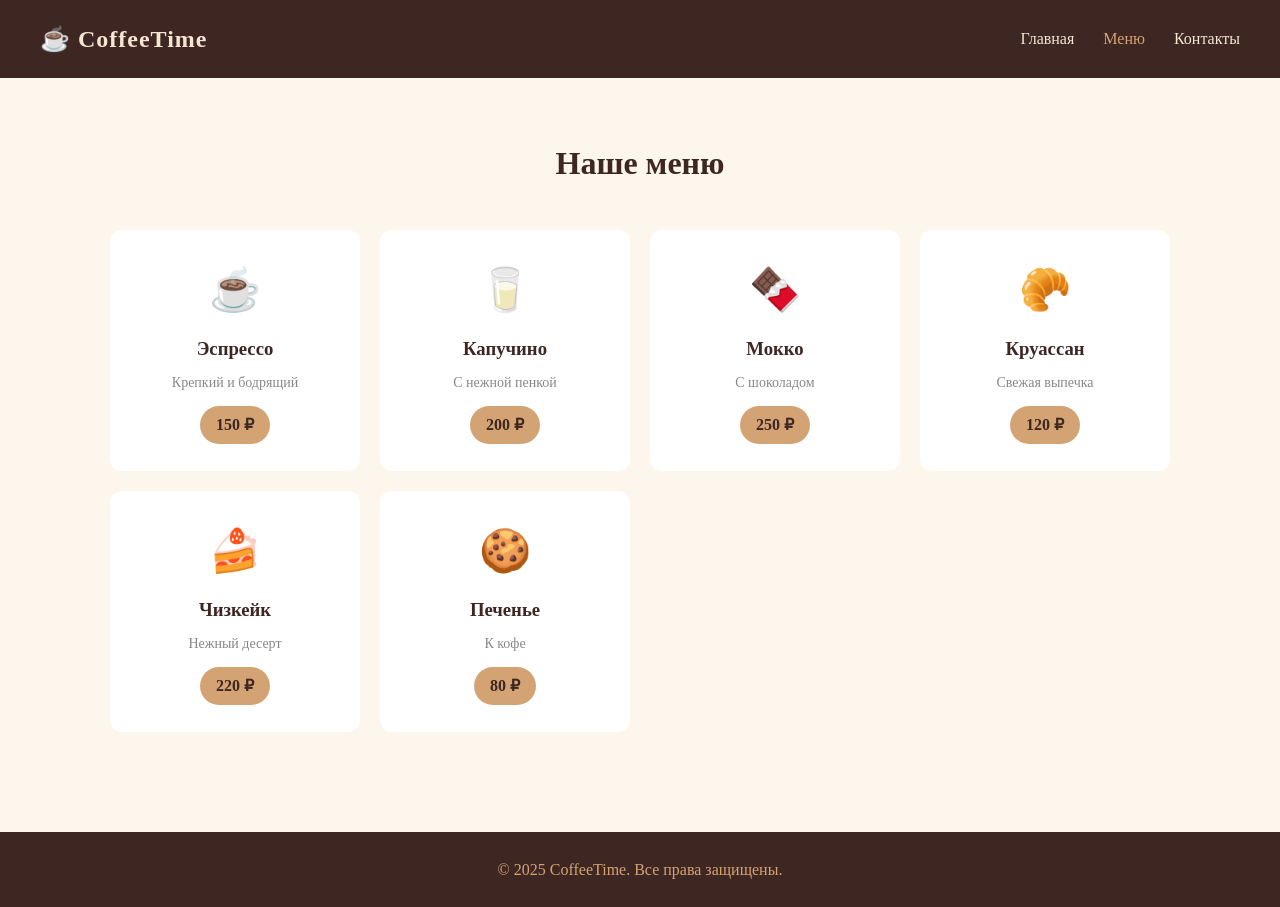
==== Новая папка/menu.html @ 284da314 "Add files via upload" ====
<!DOCTYPE html>
<html lang="ru">
<head>
  <meta charset="UTF-8">
  <meta name="viewport" content="width=device-width, initial-scale=1.0">
  <title>CoffeeTime — Меню</title>
  <link rel="stylesheet" href="css/style.css">
  <link rel="stylesheet" href="css/menu.css">
</head>
<body>

  <header>
    <div class="logo">☕ CoffeeTime</div>
    <nav>
      <a href="index.html">Главная</a>
      <a href="menu.html" class="active">Меню</a>
      <a href="contacts.html">Контакты</a>
    </nav>
  </header>

  <div class="container">
    <h2>Наше меню</h2>

    <div class="menu-grid">
      <div class="menu-item">
        <span class="emoji">☕</span>
        <h3>Эспрессо</h3>
        <p>Крепкий и бодрящий</p>
        <span class="price">150 ₽</span>
      </div>
      <div class="menu-item">
        <span class="emoji">🥛</span>
        <h3>Капучино</h3>
        <p>С нежной пенкой</p>
        <span class="price">200 ₽</span>
      </div>
      <div class="menu-item">
        <span class="emoji">🍫</span>
        <h3>Мокко</h3>
        <p>С шоколадом</p>
        <span class="price">250 ₽</span>
      </div>
      <div class="menu-item">
        <span class="emoji">🥐</span>
        <h3>Круассан</h3>
        <p>Свежая выпечка</p>
        <span class="price">120 ₽</span>
      </div>
      <div class="menu-item">
        <span class="emoji">🍰</span>
        <h3>Чизкейк</h3>
        <p>Нежный десерт</p>
        <span class="price">220 ₽</span>
      </div>
      <div class="menu-item">
        <span class="emoji">🍪</span>
        <h3>Печенье</h3>
        <p>К кофе</p>
        <span class="price">80 ₽</span>
      </div>
    </div>
  </div>

  <footer>
    <p>© 2025 CoffeeTime. Все права защищены.</p>
  </footer>

</body>
</html>
---- Новая папка/css/style.css ----
* {
  margin: 0;
  padding: 0;
  box-sizing: border-box;
}

body {
  font-family: 'Georgia', serif;
  background: #fdf6ec;
  color: #3e2723;
  line-height: 1.6;
}

/* Шапка */
header {
  background: #3e2723;
  color: #f5e6d3;
  padding: 20px 40px;
  display: flex;
  justify-content: space-between;
  align-items: center;
}

.logo {
  font-size: 24px;
  font-weight: bold;
  letter-spacing: 1px;
}

nav a {
  color: #f5e6d3;
  text-decoration: none;
  margin-left: 25px;
  font-size: 16px;
  transition: color 0.3s;
}

nav a:hover,
nav a.active {
  color: #d4a373;
}

/* Баннер */
.hero {
  background: linear-gradient(135deg, #6d4c41, #3e2723);
  color: #f5e6d3;
  text-align: center;
  padding: 100px 20px;
}

.hero h1 {
  font-size: 48px;
  margin-bottom: 15px;
}

.hero p {
  font-size: 20px;
  margin-bottom: 30px;
  color: #d4a373;
}

.btn {
  display: inline-block;
  padding: 14px 35px;
  background: #d4a373;
  color: #3e2723;
  text-decoration: none;
  border-radius: 30px;
  font-weight: bold;
  transition: transform 0.3s, background 0.3s;
}

.btn:hover {
  transform: scale(1.05);
  background: #f5e6d3;
}

/* Контейнер */
.container {
  max-width: 1100px;
  margin: 0 auto;
  padding: 60px 20px;
}

.container h2 {
  font-size: 32px;
  text-align: center;
  margin-bottom: 40px;
  color: #3e2723;
}

/* Карточки */
.cards {
  display: grid;
  grid-template-columns: repeat(auto-fit, minmax(240px, 1fr));
  gap: 25px;
}

.card {
  background: #fff;
  padding: 30px;
  border-radius: 12px;
  text-align: center;
  box-shadow: 0 4px 15px rgba(62, 39, 35, 0.1);
  transition: transform 0.3s;
}

.card:hover {
  transform: translateY(-5px);
}

.card .icon {
  font-size: 48px;
  margin-bottom: 15px;
}

.card h3 {
  color: #6d4c41;
  margin-bottom: 10px;
}

.card p {
  color: #777;
}

/* Контакты */
.contact-box {
  background: #fff;
  padding: 40px;
  border-radius: 12px;
  box-shadow: 0 4px 15px rgba(62, 39, 35, 0.1);
  max-width: 600px;
  margin: 0 auto;
}

.contact-box p {
  margin-bottom: 15px;
  font-size: 18px;
}

.contact-box strong {
  color: #6d4c41;
  display: inline-block;
  min-width: 130px;
}

/* Подвал */
footer {
  background: #3e2723;
  color: #d4a373;
  text-align: center;
  padding: 25px;
  margin-top: 40px;
}

/* Адаптив */
@media (max-width: 700px) {
  header {
    flex-direction: column;
    gap: 15px;
    padding: 15px 20px;
  }
  nav a {
    margin: 0 10px;
    font-size: 14px;
  }
  .hero h1 {
    font-size: 32px;
  }
}
---- Новая папка/css/menu.css ----
/* Сетка меню */
.menu-grid {
  display: grid;
  grid-template-columns: repeat(auto-fit, minmax(200px, 1fr));
  gap: 20px;
}

/* Элемент меню */
.menu-item {
  background: #fff;
  padding: 25px;
  border-radius: 12px;
  text-align: center;
  border: 2px solid transparent;
  transition: border-color 0.3s, transform 0.3s;
}

.menu-item:hover {
  border-color: #d4a373;
  transform: translateY(-5px);
}

.menu-item .emoji {
  font-size: 42px;
  display: block;
  margin-bottom: 10px;
}

.menu-item h3 {
  color: #3e2723;
  margin-bottom: 8px;
}

.menu-item p {
  color: #888;
  font-size: 14px;
  margin-bottom: 12px;
}

.menu-item .price {
  display: inline-block;
  background: #d4a373;
  color: #3e2723;
  padding: 6px 16px;
  border-radius: 20px;
  font-weight: bold;
}
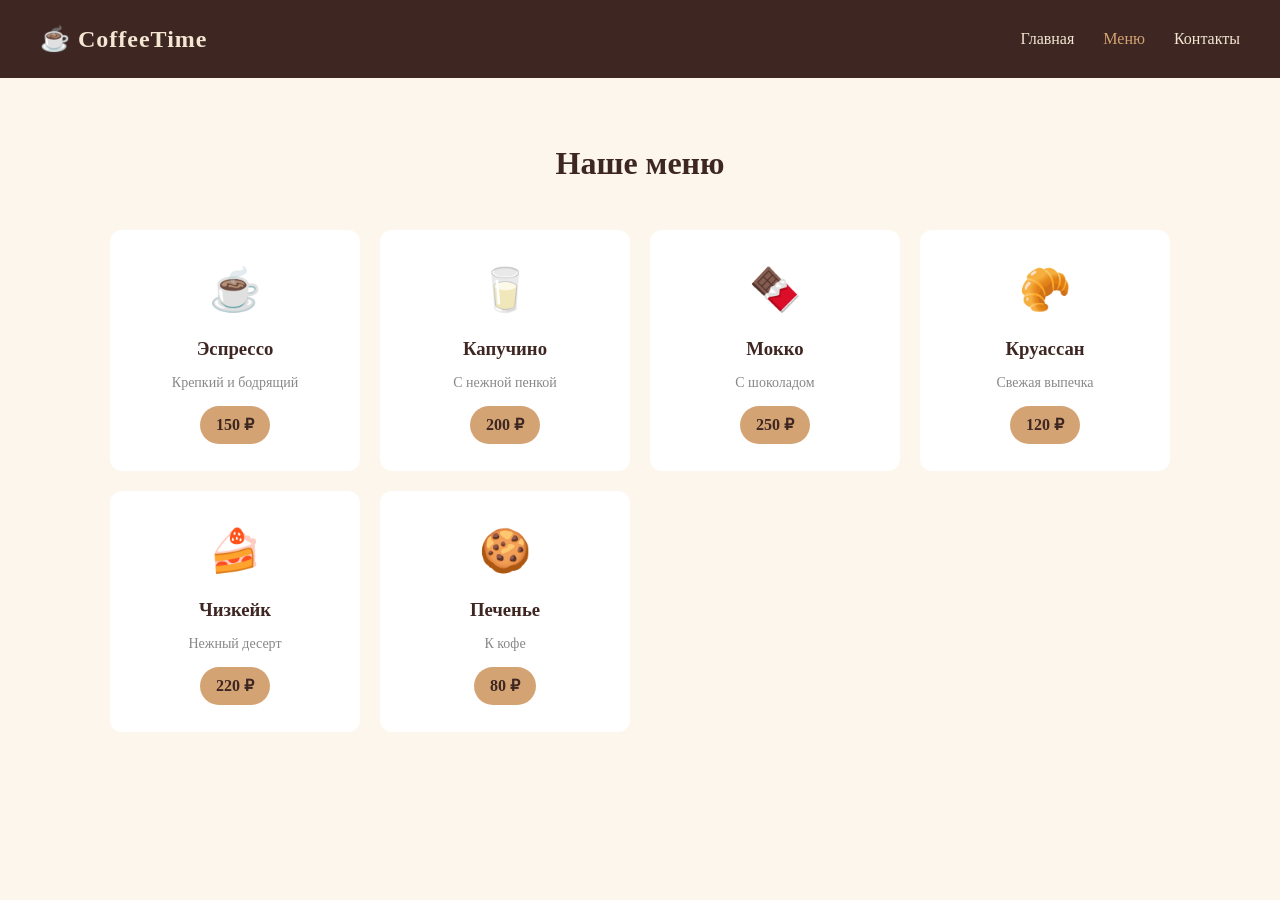
==== commit 39dfd8b8: "Add files via upload" ====
--- a/Новая папка/menu.html
+++ b/Новая папка/menu.html
@@ -61,9 +61,6 @@
     </div>
   </div>
 
-  <footer>
-    <p>© 2025 CoffeeTime. Все права защищены.</p>
-  </footer>
 
 </body>
 </html>
